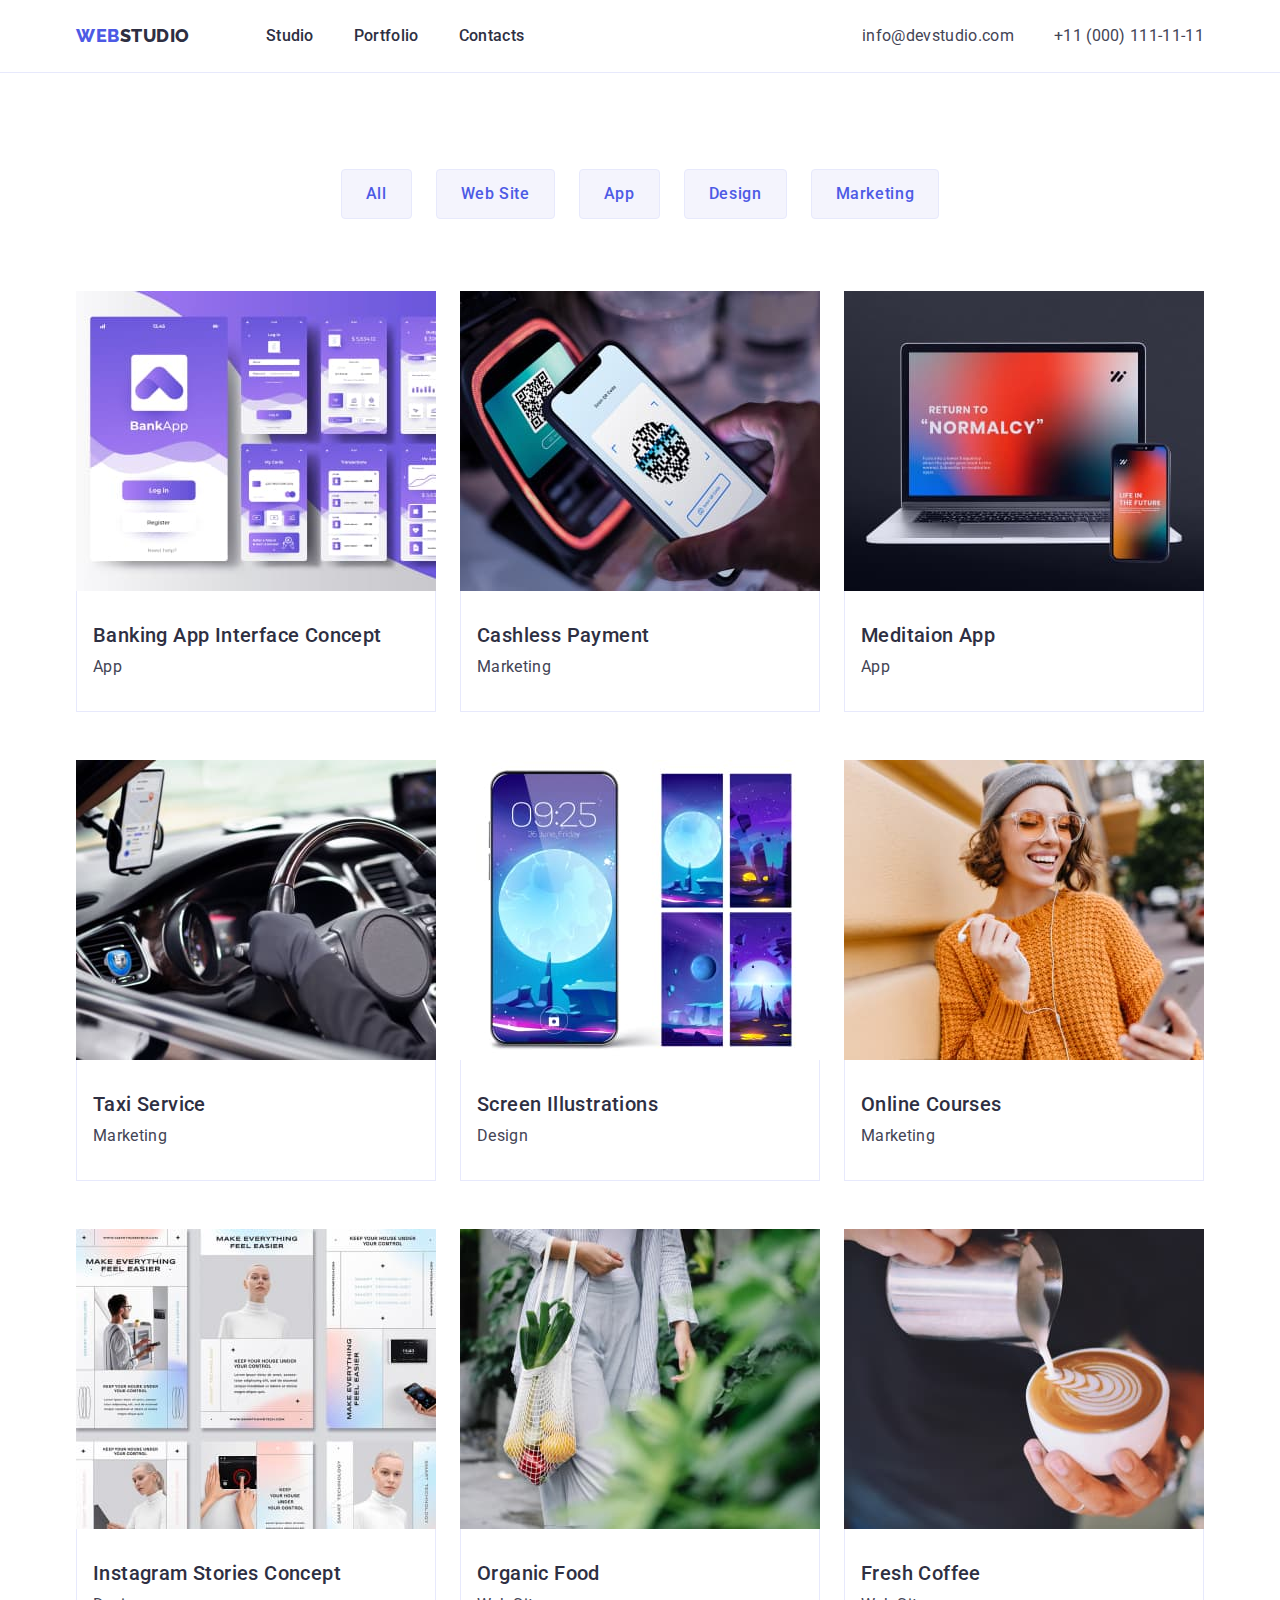
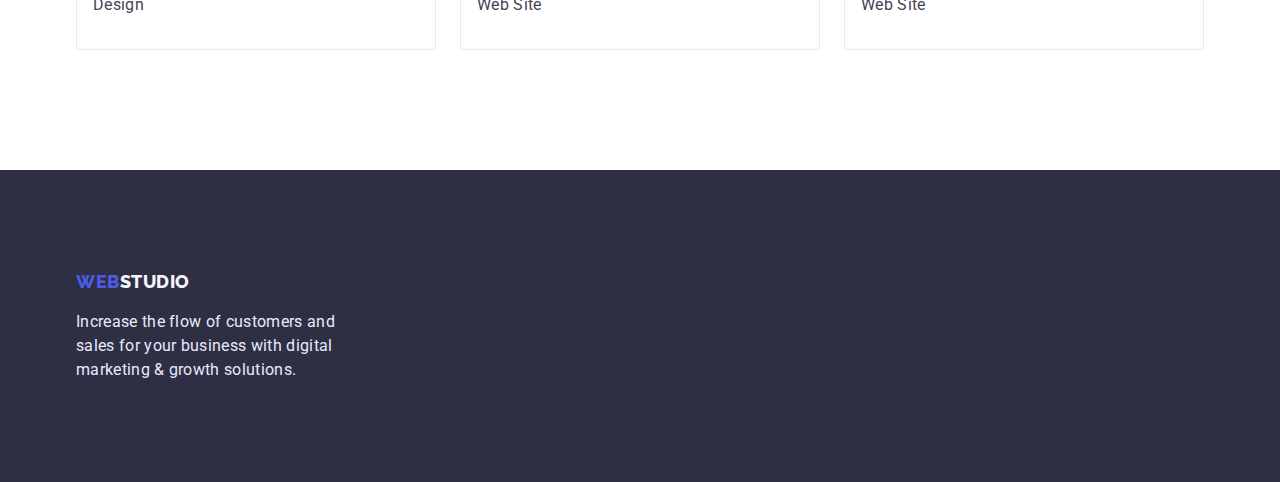
==== portfolio.html @ 18e5162f "Initial commit" ====
<!DOCTYPE html>
<html lang="en">

<head>
  <meta charset="UTF-8" />
  <meta http-equiv="X-UA-Compatible" content="IE=edge" />
  <meta name="viewport" content="width=device-width, initial-scale=1.0" />
  <title>Document</title>
  <link rel="preconnect" href="https://fonts.googleapis.com" />
  <link rel="preconnect" href="https://fonts.gstatic.com" crossorigin />
  <link href="https://fonts.googleapis.com/css2?family=Raleway:wght@800&family=Roboto:wght@400;500;700&display=swap"
    rel="stylesheet" />
  <link rel="stylesheet"
    href="https://cdnjs.cloudflare.com/ajax/libs/modern-normalize/1.1.0/modern-normalize.min.css" />
  <link rel="stylesheet" href="./css/styles.css" />
</head>

<body>
  <header>
    <div class="container page-header">
      <a href="./index.html" class="header-link"><span class="page">Web</span>Studio</a>
      <nav class="main-nav">
        <ul class="site-nav">
          <li class="item"><a href="./index.html" class="link">Studio</a></li>
          <li class="item">
            <a href="./portfolio.html" class="link">Portfolio</a>
          </li>
          <li class="item"><a href="" class="link">Contacts</a></li>
        </ul>
      </nav>

      <address class="address">
        <ul class="address-nav">
          <li class="item">
            <a class="address-link" href="mailto:info@devstudio.com">info@devstudio.com</a>
          </li>
          <li class="item">
            <a class="address-link" href="tel:+110001111111">+11 (000) 111-11-11</a>
          </li>
        </ul>
      </address>
    </div>
  </header>

  <main>
    <section class="portfolio">
      <div class="container">
        <h1 class="visually-hidden">Portfolio</h1>

        <ul class="filter-list">
          <li class="item">
            <button type="button" class="filter-button">All</button>
          </li>
          <li class="item">
            <button type="button" class="filter-button">Web Site</button>
          </li>
          <li class="item">
            <button type="button" class="filter-button">App</button>
          </li>
          <li class="item">
            <button type="button" class="filter-button">Design</button>
          </li>
          <li class="item">
            <button type="button" class="filter-button">Marketing</button>
          </li>
        </ul>

        <ul class="card-list">
          <li class="item">
            <a href="">
              <img src="./images/bankingapp.jpg" alt="Application interface" width="360" height="300" />
              <div class="card-content">
                <h2 class="title-portfolio">Banking App Interface Concept</h2>
                <p class="paragraph-portfolio">App</p>
              </div>
            </a>
          </li>

          <li class="item">
            <a href="">
              <img src="./images/cashlesspayment.jpg" alt="The phone scans the QR code" width="360" height="300" />
              <div class="card-content">
                <h2 class="title-portfolio">Cashless Payment</h2>
                <p class="paragraph-portfolio">Marketing</p>
              </div>
            </a>
          </li>

          <li class="item">
            <a href="">
              <img src="./images/meditaionapp.jpg" alt="Laptop and phone" width="360" height="300" />
              <div class="card-content">
                <h2 class="title-portfolio">Meditaion App</h2>
                <p class="paragraph-portfolio">App</p>
              </div>
            </a>
          </li>

          <li class="item">
            <a href="">
              <img src="./images/taxiservice.jpg" alt="Hands on the steering wheel of the car" width="360"
                height="300" />
              <div class="card-content">
                <h2 class="title-portfolio">Taxi Service</h2>
                <p class="paragraph-portfolio">Marketing</p>
              </div>
            </a>
          </li>

          <li class="item">
            <a href="">
              <img src="./images/screenillustrations.jpg" alt="Phone and screen view options" width="360"
                height="300" />
              <div class="card-content">
                <h2 class="title-portfolio">Screen Illustrations</h2>
                <p class="paragraph-portfolio">Design</p>
              </div>
            </a>
          </li>

          <li class="item">
            <a href="">
              <img src="./images/onlinecourses.jpg" alt="A girl with a phone" width="360" height="300" />
              <div class="card-content">
                <h2 class="title-portfolio">Online Courses</h2>
                <p class="paragraph-portfolio">Marketing</p>
              </div>
            </a>
          </li>

          <li class="item">
            <a href="">
              <img src="./images/instagramstoriesconcept.jpg" alt="Instagram Stories Concept" width="360"
                height="300" />
              <div class="card-content">
                <h2 class="title-portfolio">Instagram Stories Concept</h2>
                <p class="paragraph-portfolio">Design</p>
              </div>
            </a>
          </li>

          <li class="item">
            <a href="">
              <img src="./images/organicfood.jpg" alt="A man with a bowl of vegetables" width="360" height="300" />
              <div class="card-content">
                <h2 class="title-portfolio">Organic Food</h2>
                <p class="paragraph-portfolio">Web Site</p>
              </div>
            </a>
          </li>

          <li class="item">
            <a href="">
              <img src="./images/freshcoffee.jpg" alt="Fresh coffee" width="360" height="300" />
              <div class="card-content">
                <h2 class="title-portfolio">Fresh Coffee</h2>
                <p class="paragraph-portfolio">Web Site</p>
              </div>
            </a>
          </li>
        </ul>
      </div>
    </section>
  </main>

  <footer class="footer">
    <div class="container">
      <a href="./index.html" class="footer-link"><span class="page">Web</span>Studio</a>
      <p class="footer-text">
        Increase the flow of customers and sales for your business with
        digital marketing & growth solutions.
      </p>
    </div>
  </footer>
</body>

</html>
---- css/styles.css ----
:root {
  --active-color: #4d5ae5;
  --main-color: #2e2f42;
  --secondary-color: #434455;
  --white-color: #ffffff;
  --white-studio-color: #f4f4fd;
  --footer-text-color: #e7e9fc;

  --button-portfolio-background: #f4f4fd;
  --border-portfolio-color: #e7e9fc;
  --hover-button-portfolio-background: #404bbf;
}

body {
  color: var(--main-color);
  background-color: var(--white-color);

  font-family: 'Roboto', sans-serif;
  font-size: 16px;
}

header {
  border-bottom: 1px solid #e7e9fc;
}

img {
  display: block;
  max-width: 100%;
  height: auto;
}

a {
  text-decoration: none;
  color: currentColor;
}

button {
  border: none;
}

ul {
  list-style: none;
  padding: 0;
  margin: 0;
}

h1,
h2,
h3,
h4,
h5,
h6,
p {
  margin: 0;
}

.visually-hidden {
  position: absolute;
  white-space: nowrap;
  width: 1px;
  height: 1px;
  overflow: hidden;
  border: 0;
  padding: 0;
  clip: rect(0 0 0 0);
  clip-path: inset(50%);
  margin: -1px;
}

.page,
.filter-button {
  color: var(--active-color);
}

.container {
  width: 1158px;
  padding-left: 15px;
  padding-right: 15px;
  margin-left: auto;
  margin-right: auto;
  /*   outline: 2px solid tomato;
 */
}
.section {
  padding-top: 120px;
  padding-bottom: 120px;
}
.section.employment {
  padding-top: 0;
}

.container.page-header {
  display: flex;
  align-items: center;
}

.main-nav {
  margin-left: 76px;
}

.header-link {
  padding-top: 24px;
  padding-bottom: 24px;

  color: var(--main-color);

  font-family: 'Raleway', sans-serif;
  font-weight: 800;
  font-size: 18px;
  line-height: 1.33;
  letter-spacing: 0.03em;
  text-transform: uppercase;
}

.site-nav {
  display: flex;
}

.site-nav .item:not(:last-child),
.address-nav .item:not(:last-child) {
  margin-right: 40px;
}

.address {
  margin-left: auto;
  font-style: normal;
}

.address-nav {
  display: flex;
}

.address-link {
  display: block;
  padding-top: 24px;
  padding-bottom: 24px;

  color: var(--secondary-color);

  font-weight: 400;
  font-size: 16px;
  line-height: 1.5;
  letter-spacing: 0.02em;

  /*   outline: 1px solid tomato;
 */
}

.address-link:hover,
.address-link:focus {
  color: var(--hover-button-portfolio-background);

  font-weight: 400;
  font-size: 16px;
  line-height: 24px;
  letter-spacing: 0.02em;
}

.hero {
  text-align: center;
  background-color: var(--main-color);
  padding-top: 188px;
  padding-bottom: 188px;
}

.bg-image {
  height: 600px;
  max-width: 1440px;
  margin-right: auto;
  margin-left: auto;
  background-image: linear-gradient(
      to right,
      rgba(46, 47, 66, 0.7),
      rgba(46, 47, 66, 0.7)
    ),
    url('../images/people-office.jpg');
  background-size: cover;
  background-repeat: no-repeat;
  background-position: center;
}

.hero-title {
  width: 496px;
  margin-left: auto;
  margin-right: auto;
  margin-bottom: 48px;

  color: var(--white-color);

  font-size: 56px;
  line-height: 1.07;
  letter-spacing: 0.02em;
  text-align: center;
}

.button {
  color: var(--white-color);
  background-color: var(--active-color);

  cursor: pointer;
  font-family: inherit;
  font-weight: 500;
  font-size: 16px;
  line-height: 1.5;
  letter-spacing: 0.04em;
}

.button-studio {
  padding: 16px 32px;
  border-radius: 4px;
}

.button-studio:hover,
.button-studio:focus {
  background-color: var(--hover-button-portfolio-background);
}

.footer {
  background-color: var(--main-color);
  padding-top: 100px;
  padding-bottom: 100px;
}

.footer-link {
  display: inline-block;
  margin-bottom: 16px;

  color: var(--white-studio-color);

  font-family: 'Raleway', sans-serif;
  font-weight: 800;
  font-size: 18px;
  line-height: 1.33;
  letter-spacing: 0.03em;
  text-transform: uppercase;
}

.footer-text {
  width: 264px;

  color: var(--border-portfolio-color);

  font-weight: 400;
  line-height: 1.5;
  letter-spacing: 0.02em;
}

.portfolio {
  padding-top: 96px;
  padding-bottom: 120px;
}

.filter-list {
  display: flex;
  justify-content: center;
  padding-bottom: 72px;
}

.filter-list .item:not(:last-child) {
  margin-right: 24px;
}

.filter-button {
  padding: 12px 24px;
  background-color: var(--button-portfolio-background);

  cursor: pointer;
  font-family: inherit;
  font-weight: 500;
  font-size: 16px;
  line-height: 1.5;
  letter-spacing: 0.04em;
  border: 1px solid var(--footer-text-color);
  border-radius: 4px;
}

.filter-button:hover,
.filter-button:focus {
  color: var(--white-color);
  background-color: var(--hover-button-portfolio-background);
  border-color: transparent;
}

.card-list {
  display: flex;
  flex-wrap: wrap;
  margin-left: -24px;
  margin-top: -48px;
}

.card-list .item {
  flex-basis: calc(100% / 3 - 24px);
  margin-left: 24px;
  margin-top: 48px;
}

.card-list .card-content {
  display: flex;
  flex-direction: column;
  padding-top: 32px;
  padding-bottom: 32px;
  padding-left: 16px;
  border-right: 1px solid var(--footer-text-color);
  border-left: 1px solid var(--footer-text-color);
  border-bottom: 1px solid var(--footer-text-color);
}

.link {
  display: block;
  padding-top: 24px;
  padding-bottom: 24px;

  font-weight: 500;
  line-height: 1.5;
  letter-spacing: 0.02em;

  /*   outline: 1px solid tomato;
 */
}

.link:hover,
.link:focus {
  color: var(--hover-button-portfolio-background);

  font-weight: 500;
  line-height: 1.5;
  letter-spacing: 0.02em;
}

.specifics-list {
  display: flex;
}

.specifics-list .item,
.team-list .item {
  width: calc((100% - 3 * 24px) / 4);
}

.specifics-list .item:not(:last-child),
.employment-list .item:not(:last-child),
.team-list .item:not(:last-child) {
  margin-right: 24px;
}

.title-specifics {
  margin-bottom: 8px;
}

.title-portfolio {
  margin-bottom: 8px;
}

.title-specifics,
.title-portfolio {
  font-weight: 500;
  font-size: 20px;
  line-height: 1.2;
  letter-spacing: 0.02em;
}

.paragraph,
.paragraph-portfolio {
  color: var(--secondary-color);
  line-height: 1.5;
  letter-spacing: 0.02em;
}

.title {
  font-size: 36px;
  line-height: 1.11;
  text-transform: capitalize;
  text-align: center;
}

.employment .title,
.team .title {
  margin-bottom: 72px;
}

.employment-list {
  display: flex;
  justify-content: space-around;
}

.employment-list .item {
  width: calc((100% - 2 * 24px) / 3);
}

.team {
  background-color: var(--white-studio-color);
}

.team-list {
  display: flex;
}

.section.team .item {
  background-color: var(--white-color);
}

.team-list .card-content {
  padding: 32px 16px;
}

.team-list .card-content .name {
  margin-bottom: 8px;

  color: var(--main-color);

  font-weight: 500;
  font-size: 20px;
  line-height: 1.2;
  letter-spacing: 0.02em;
  text-align: center;
}

.team-list .card-content .position {
  color: var(--secondary-color);
  line-height: 1.5;
  letter-spacing: 0.02em;
  text-align: center;
}
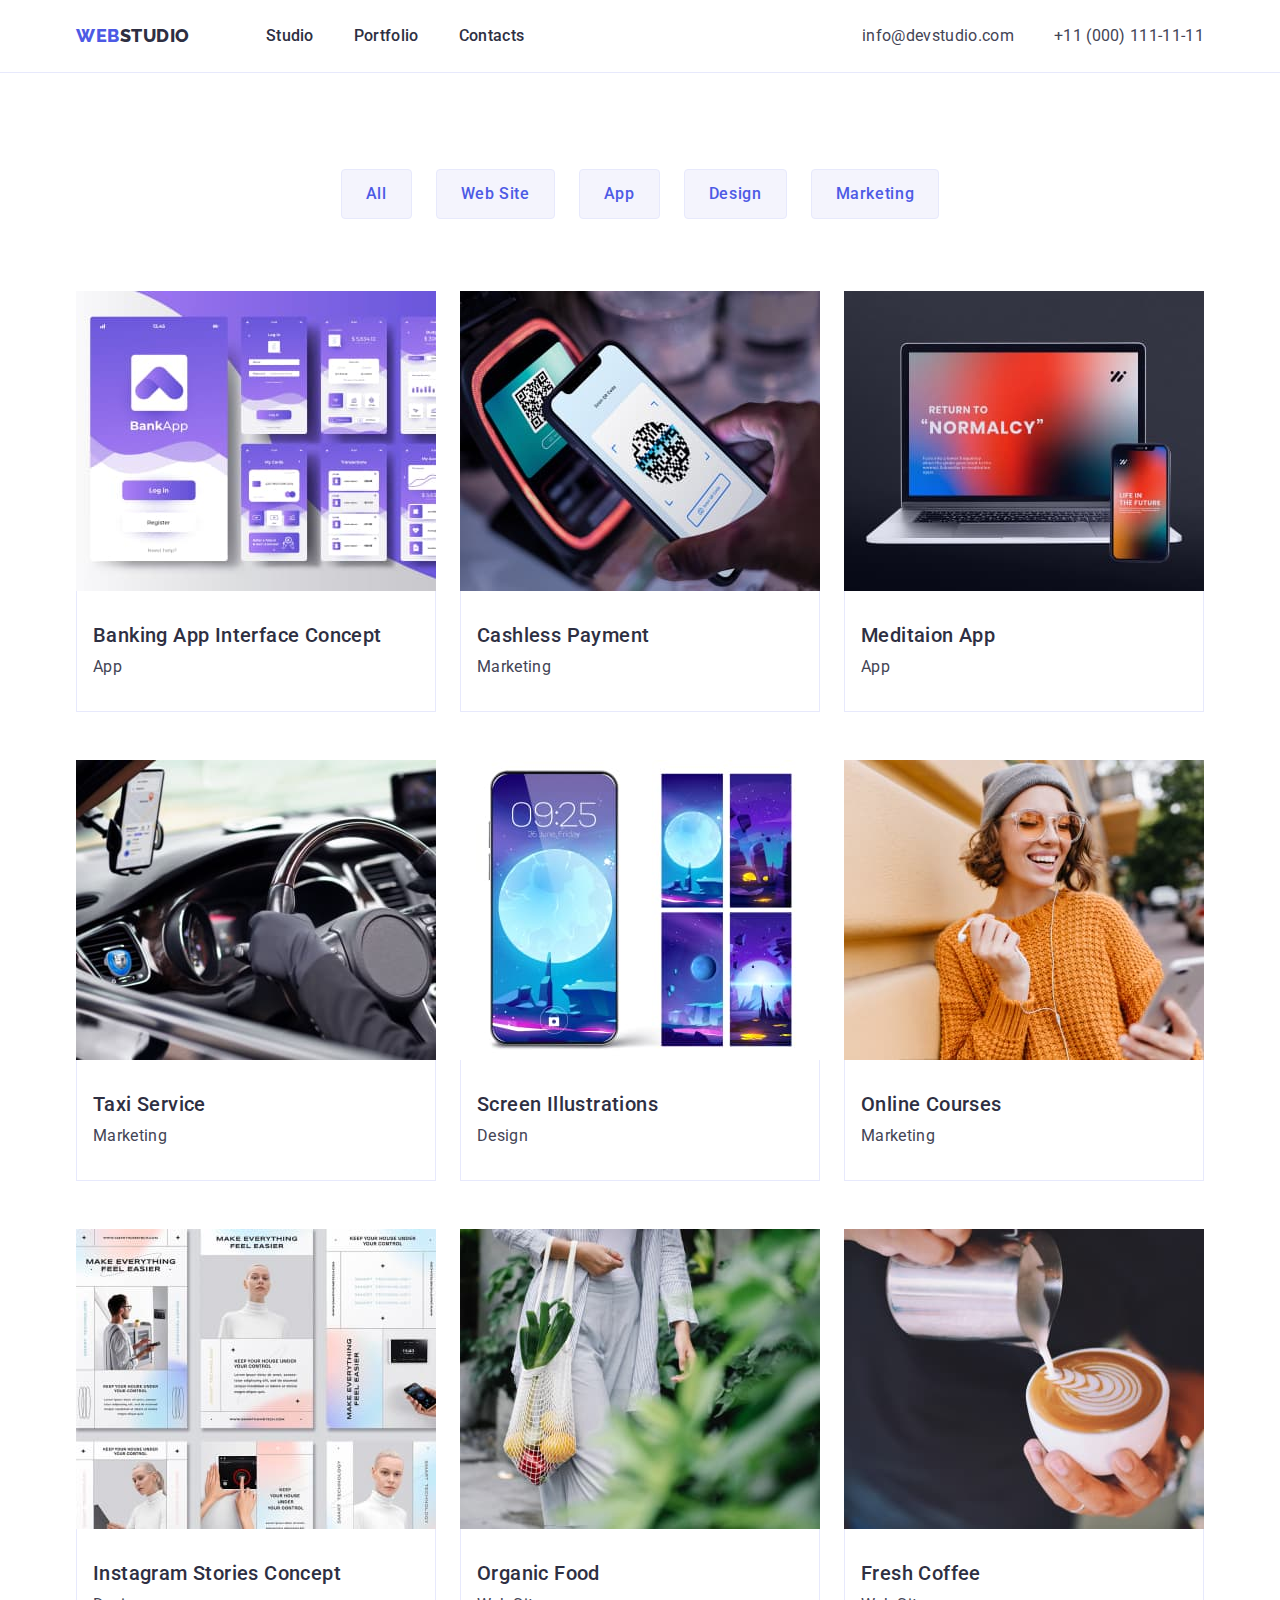
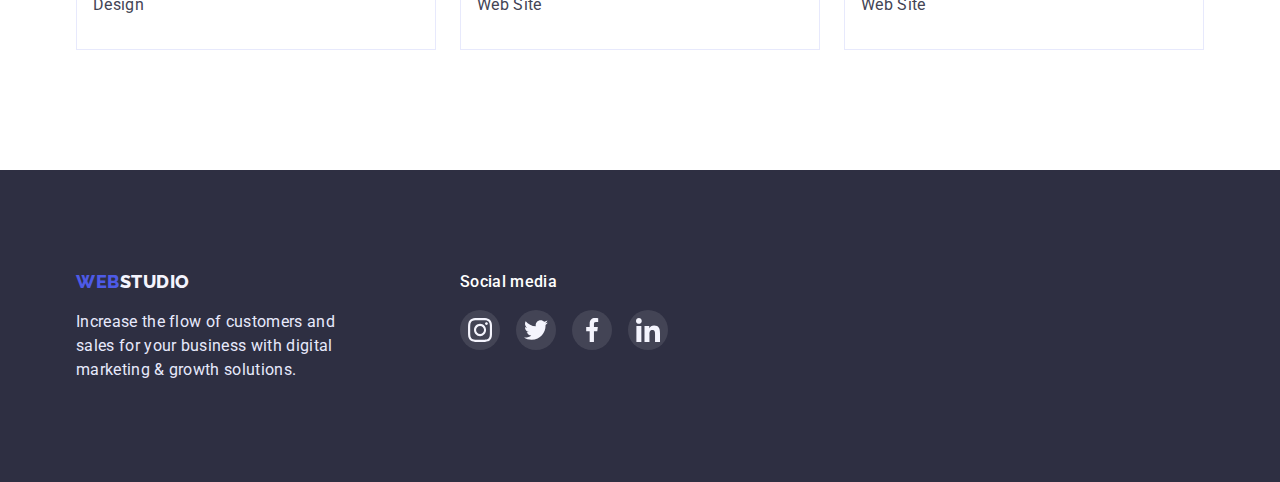
==== commit 430d4eea: "Update files" ====
--- a/portfolio.html
+++ b/portfolio.html
@@ -67,7 +67,7 @@
 
         <ul class="card-list">
           <li class="item">
-            <a href="">
+            <a class="card-link" href="">
               <img src="./images/bankingapp.jpg" alt="Application interface" width="360" height="300" />
               <div class="card-content">
                 <h2 class="title-portfolio">Banking App Interface Concept</h2>
@@ -77,7 +77,7 @@
           </li>
 
           <li class="item">
-            <a href="">
+            <a class="card-link" href="">
               <img src="./images/cashlesspayment.jpg" alt="The phone scans the QR code" width="360" height="300" />
               <div class="card-content">
                 <h2 class="title-portfolio">Cashless Payment</h2>
@@ -87,7 +87,7 @@
           </li>
 
           <li class="item">
-            <a href="">
+            <a class="card-link" href="">
               <img src="./images/meditaionapp.jpg" alt="Laptop and phone" width="360" height="300" />
               <div class="card-content">
                 <h2 class="title-portfolio">Meditaion App</h2>
@@ -97,7 +97,7 @@
           </li>
 
           <li class="item">
-            <a href="">
+            <a class="card-link" href="">
               <img src="./images/taxiservice.jpg" alt="Hands on the steering wheel of the car" width="360"
                 height="300" />
               <div class="card-content">
@@ -108,7 +108,7 @@
           </li>
 
           <li class="item">
-            <a href="">
+            <a class="card-link" href="">
               <img src="./images/screenillustrations.jpg" alt="Phone and screen view options" width="360"
                 height="300" />
               <div class="card-content">
@@ -119,7 +119,7 @@
           </li>
 
           <li class="item">
-            <a href="">
+            <a class="card-link" href="">
               <img src="./images/onlinecourses.jpg" alt="A girl with a phone" width="360" height="300" />
               <div class="card-content">
                 <h2 class="title-portfolio">Online Courses</h2>
@@ -129,7 +129,7 @@
           </li>
 
           <li class="item">
-            <a href="">
+            <a class="card-link" href="">
               <img src="./images/instagramstoriesconcept.jpg" alt="Instagram Stories Concept" width="360"
                 height="300" />
               <div class="card-content">
@@ -140,7 +140,7 @@
           </li>
 
           <li class="item">
-            <a href="">
+            <a class="card-link" href="">
               <img src="./images/organicfood.jpg" alt="A man with a bowl of vegetables" width="360" height="300" />
               <div class="card-content">
                 <h2 class="title-portfolio">Organic Food</h2>
@@ -164,12 +164,48 @@
   </main>
 
   <footer class="footer">
-    <div class="container">
-      <a href="./index.html" class="footer-link"><span class="page">Web</span>Studio</a>
-      <p class="footer-text">
-        Increase the flow of customers and sales for your business with
-        digital marketing & growth solutions.
-      </p>
+    <div class="container footer-container">
+      <div class="text-container">
+        <a href="./index.html" class="footer-link"><span class="page">Web</span>Studio</a>
+        <p class="footer-text">
+          Increase the flow of customers and sales for your business with
+          digital marketing & growth solutions.
+        </p>
+      </div>
+      <div class="social-conainer">
+        <h3 class="social-title">Social media</h3>
+        <ul class="social-list">
+          <li class="item">
+            <a class="link-icon" href="">
+              <svg class="icon" width="24" height="24">
+                <use href="./images/sprite-no-optimiz.svg#icon-instagram"></use>
+              </svg>
+            </a>
+          </li>
+          <li class="item">
+            <a href="" class="link-icon">
+              <svg class="icon" width="24" height="24">
+                <use href="./images/sprite-no-optimiz.svg#icon-twitter"></use>
+              </svg>
+            </a>
+          </li>
+          <li class="item">
+            <a href="" class="link-icon">
+              <svg class="icon" width="24" height="24">
+                <use href="./images/sprite-no-optimiz.svg#icon-facebook"></use>
+              </svg>
+            </a>
+          </li>
+          <li class="item">
+            <a href="" class="link-icon">
+              <svg class="icon" width="24" height="24">
+                <use href="./images/sprite-no-optimiz.svg#icon-linkedin"></use>
+              </svg>
+            </a>
+          </li>
+        </ul>
+      </div>
+
     </div>
   </footer>
 </body>
--- a/css/styles.css
+++ b/css/styles.css
@@ -6,9 +6,10 @@
   --white-studio-color: #f4f4fd;
   --footer-text-color: #e7e9fc;
 
-  --button-portfolio-background: #f4f4fd;
   --border-portfolio-color: #e7e9fc;
   --hover-button-portfolio-background: #404bbf;
+
+  --customers-icon-color: #8e8f99;
 }
 
 body {
@@ -85,8 +86,12 @@
   padding-top: 120px;
   padding-bottom: 120px;
 }
+
 .section.employment {
   padding-top: 0;
+}
+.section.customers {
+  padding-top: 130px;
 }
 
 .container.page-header {
@@ -245,6 +250,62 @@
   letter-spacing: 0.02em;
 }
 
+.footer > .container {
+  display: flex;
+  justify-content: flex-start;
+}
+
+.text-container {
+  margin-right: 120px;
+}
+
+.social-container {
+  height: 100%;
+}
+
+.social-title {
+  margin-bottom: 16px;
+
+  color: var(--white-color);
+
+  font-weight: 500;
+  font-size: 16px;
+  line-height: 1.5;
+  letter-spacing: 0.02em;
+}
+
+.social-list {
+  display: flex;
+  justify-content: space-between;
+}
+
+.social-list .item {
+  width: 40px;
+  height: 40px;
+
+  background: rgba(255, 255, 255, 0.1);
+
+  border-radius: 50%;
+}
+
+.social-list .item:not(:last-child) {
+  margin-right: 16px;
+}
+
+.social-list .link-icon {
+  display: flex;
+  justify-content: center;
+  align-items: center;
+  width: 100%;
+  height: 100%;
+}
+
+.social-list .link-icon:hover,
+.social-list .link-icon:focus {
+  background-color: #31d0aa;
+  border-radius: 50%;
+}
+
 .portfolio {
   padding-top: 96px;
   padding-bottom: 120px;
@@ -262,7 +323,7 @@
 
 .filter-button {
   padding: 12px 24px;
-  background-color: var(--button-portfolio-background);
+  background-color: var(--white-studio-color);
 
   cursor: pointer;
   font-family: inherit;
@@ -279,6 +340,9 @@
   color: var(--white-color);
   background-color: var(--hover-button-portfolio-background);
   border-color: transparent;
+
+  box-shadow: 0px 3px 1px rgba(0, 0, 0, 0.1), 0px 2px 1px rgba(0, 0, 0, 0.08),
+    0px 2px 2px rgba(0, 0, 0, 0.12);
 }
 
 .card-list {
@@ -292,6 +356,16 @@
   flex-basis: calc(100% / 3 - 24px);
   margin-left: 24px;
   margin-top: 48px;
+}
+
+.card-link {
+  display: block;
+}
+
+.card-list .card-link:hover,
+.card-list .card-link:focus {
+  box-shadow: 0px 1px 6px rgba(46, 47, 66, 0.08),
+    0px 1px 1px rgba(46, 47, 66, 0.16), 0px 2px 1px rgba(46, 47, 66, 0.08);
 }
 
 .card-list .card-content {
@@ -336,22 +410,33 @@
   width: calc((100% - 3 * 24px) / 4);
 }
 
+.team-list > .item {
+  box-shadow: 0px 1px 6px rgba(46, 47, 66, 0.08),
+    0px 1px 1px rgba(46, 47, 66, 0.16), 0px 2px 1px rgba(46, 47, 66, 0.08);
+  border-radius: 0px 0px 4px 4px;
+}
+
+.specifics-icon {
+  display: flex;
+  justify-content: center;
+  align-items: center;
+  height: 112px;
+  background-color: var(--white-studio-color);
+}
+
+.specifics-list .icon-bg {
+  background-color: var(--white-studio-color);
+}
+
 .specifics-list .item:not(:last-child),
 .employment-list .item:not(:last-child),
 .team-list .item:not(:last-child) {
   margin-right: 24px;
 }
 
-.title-specifics {
-  margin-bottom: 8px;
-}
-
+.title-specifics,
 .title-portfolio {
   margin-bottom: 8px;
-}
-
-.title-specifics,
-.title-portfolio {
   font-weight: 500;
   font-size: 20px;
   line-height: 1.2;
@@ -415,8 +500,62 @@
 }
 
 .team-list .card-content .position {
+  margin-bottom: 8px;
+
   color: var(--secondary-color);
+
   line-height: 1.5;
   letter-spacing: 0.02em;
   text-align: center;
 }
+
+.team-icon {
+  display: flex;
+  justify-content: space-between;
+  align-content: center;
+}
+
+.team-icon .link-icon {
+  display: flex;
+  justify-content: center;
+  align-items: center;
+  border-radius: 50%;
+  width: 40px;
+  height: 40px;
+
+  background-color: var(--active-color);
+}
+
+.team-icon .link-icon:hover,
+.team-icon .link-icon:focus {
+  background-color: var(--hover-button-portfolio-background);
+}
+
+.customers .title {
+  margin-bottom: 72px;
+  letter-spacing: 0.02em;
+}
+
+.customers-icon {
+  display: flex;
+  justify-content: space-between;
+}
+
+.customers-icon .link-icon {
+  display: flex;
+  justify-content: center;
+  align-items: center;
+  width: 168px;
+  height: 88px;
+
+  border: 1px solid var(--customers-icon-color);
+  border-radius: 4px;
+
+  fill: var(--customers-icon-color);
+}
+
+.customers-icon .link-icon:hover,
+.customers-icon .link-icon:focus {
+  fill: var(--hover-button-portfolio-background);
+  border: 1px solid #404bbf;
+}
